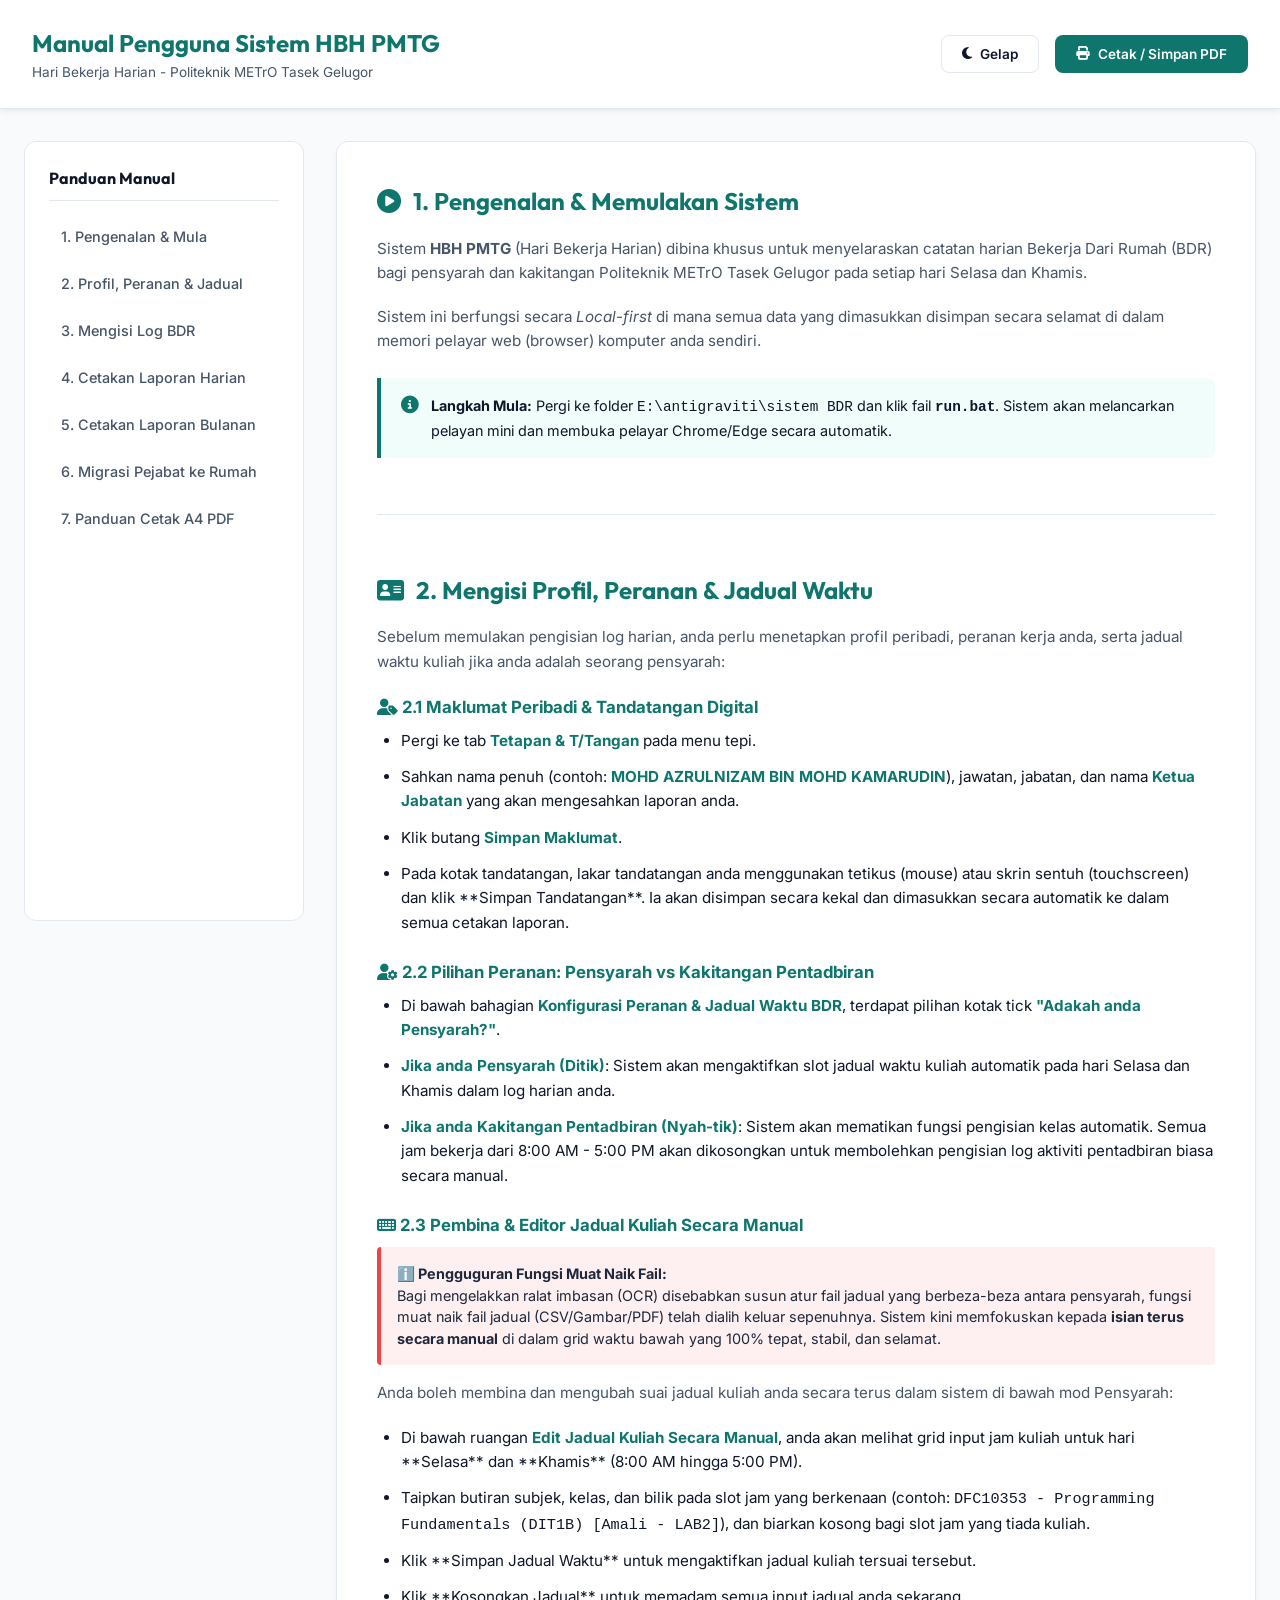
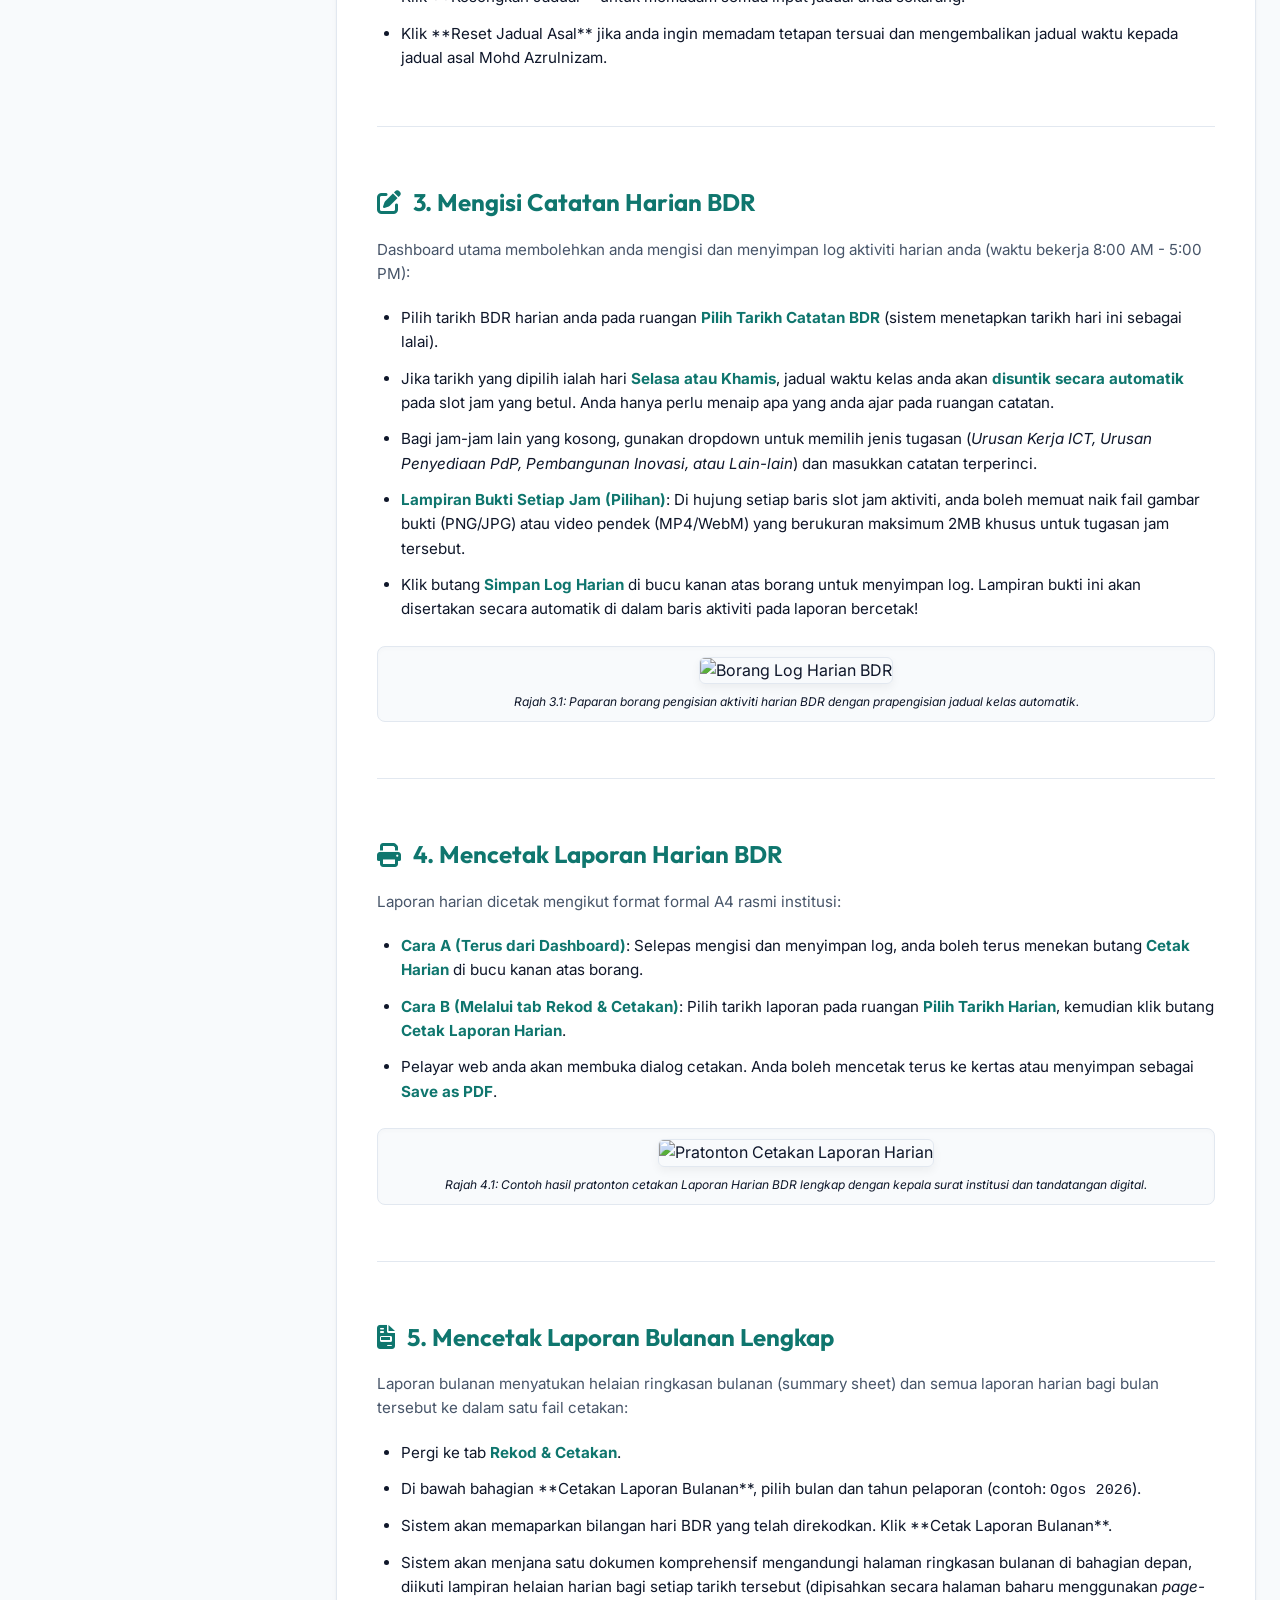
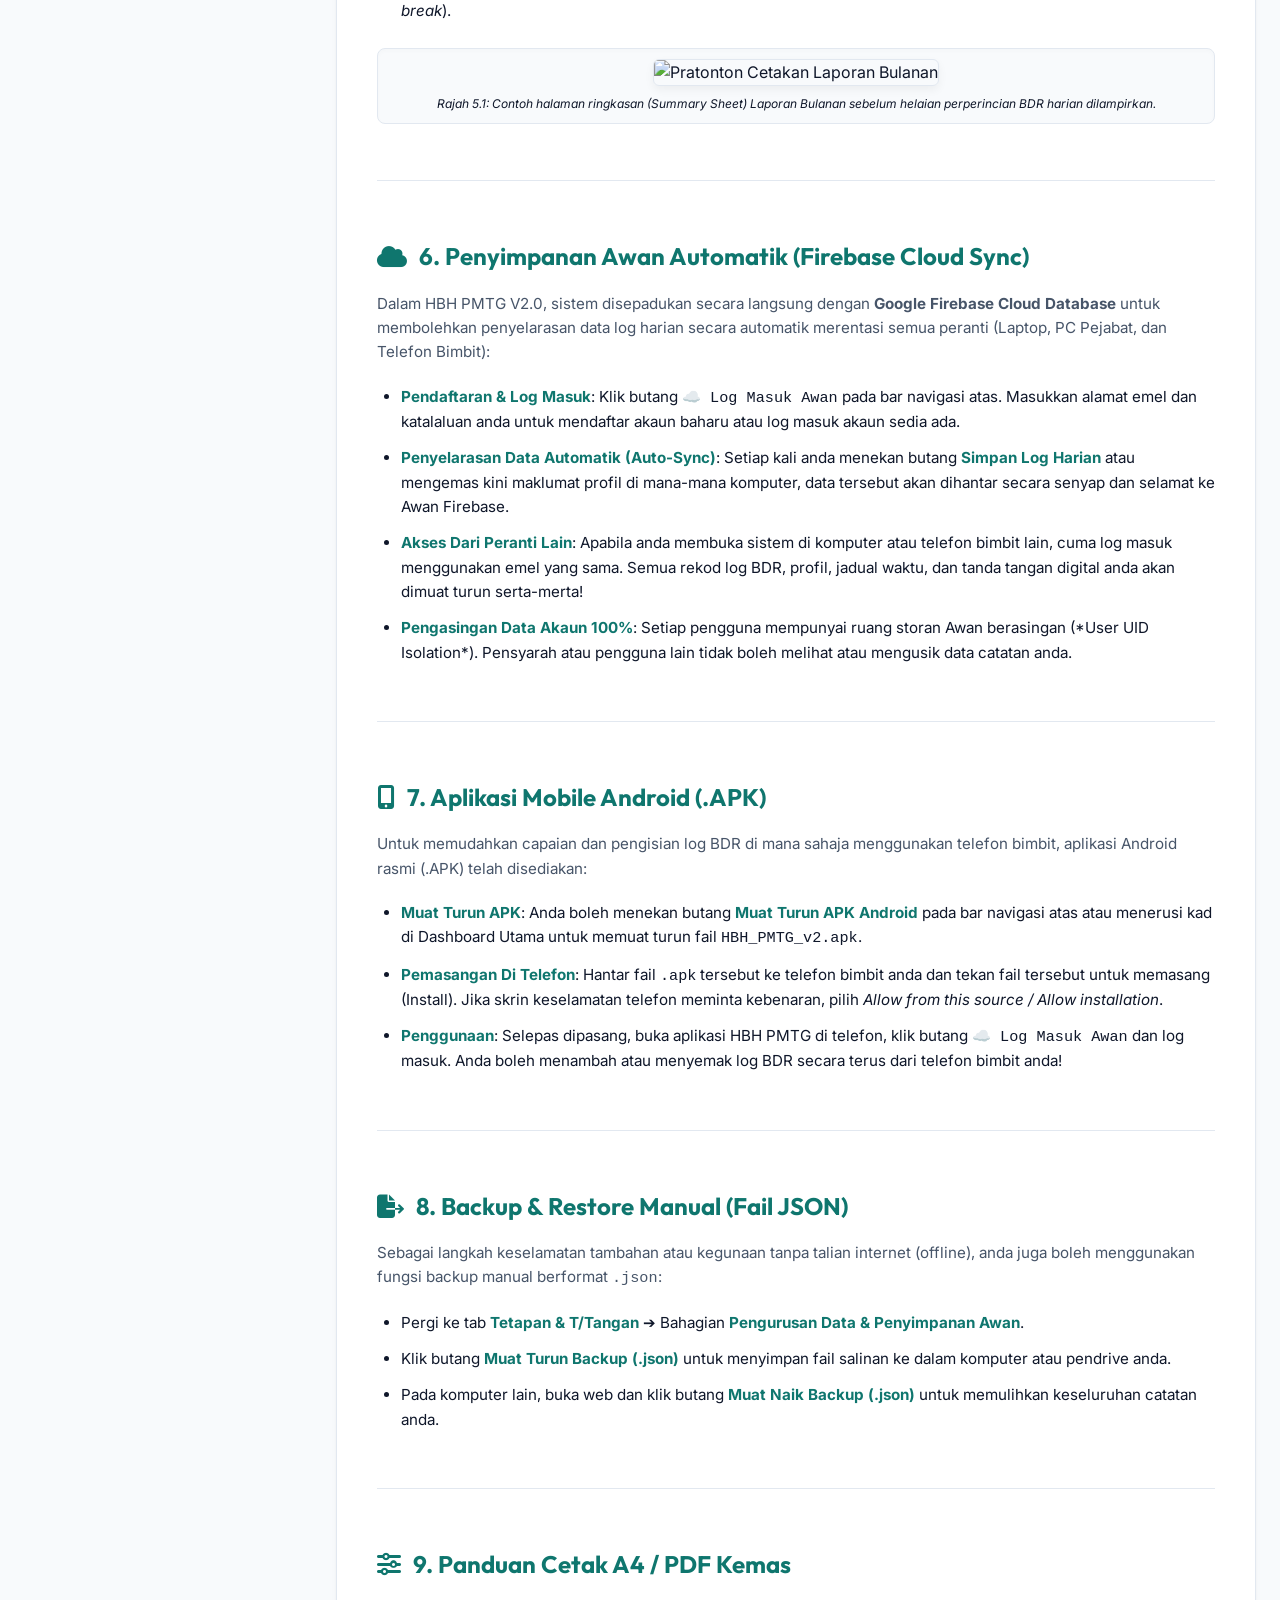
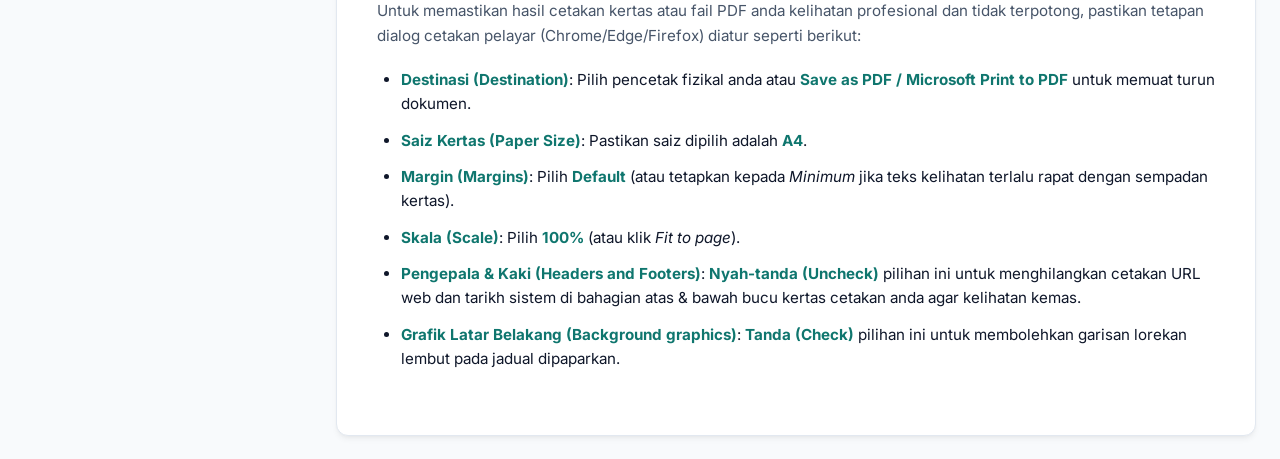
==== manual.html @ 1dc04560 "Add files via upload" ====
<!DOCTYPE html>
<html lang="ms" data-theme="light">
<head>
    <meta charset="UTF-8">
    <meta name="viewport" content="width=device-width, initial-scale=1.0">
    <title>Manual Pengguna - HBH PMTG</title>
    <!-- Google Fonts -->
    <link rel="preconnect" href="https://fonts.googleapis.com">
    <link rel="preconnect" href="https://fonts.gstatic.com" crossorigin>
    <link href="https://fonts.googleapis.com/css2?family=Outfit:wght@300;400;500;600;700;800&family=Inter:wght@300;400;500;600;700&display=swap" rel="stylesheet">
    <!-- FontAwesome for Icons -->
    <link rel="stylesheet" href="https://cdnjs.cloudflare.com/ajax/libs/font-awesome/6.4.0/css/all.min.css">
    
    <style>
        :root {
            --bg-primary: #f8fafc;
            --bg-secondary: #ffffff;
            --text-primary: #0f172a;
            --text-secondary: #475569;
            --border-color: #e2e8f0;
            --primary-color: #0f766e;
            --primary-hover: #0d9488;
            --primary-light: #f0fdfa;
            --secondary-color: #6366f1;
            --shadow: 0 4px 6px -1px rgba(0, 0, 0, 0.05), 0 2px 4px -2px rgba(0, 0, 0, 0.05);
            --radius: 12px;
        }

        [data-theme="dark"] {
            --bg-primary: #0b0f19;
            --bg-secondary: #131b2e;
            --text-primary: #f8fafc;
            --text-secondary: #94a3b8;
            --border-color: #1e293b;
            --primary-color: #14b8a6;
            --primary-hover: #2dd4bf;
            --primary-light: rgba(20, 184, 166, 0.1);
            --secondary-color: #818cf8;
        }

        * {
            box-sizing: border-box;
            margin: 0;
            padding: 0;
        }

        body {
            font-family: 'Inter', -apple-system, BlinkMacSystemFont, sans-serif;
            background-color: var(--bg-primary);
            color: var(--text-primary);
            line-height: 1.6;
        }

        header {
            background-color: var(--bg-secondary);
            border-bottom: 1px solid var(--border-color);
            padding: 1.5rem 2rem;
            position: sticky;
            top: 0;
            z-index: 100;
            display: flex;
            justify-content: space-between;
            align-items: center;
            box-shadow: var(--shadow);
        }

        .header-title h1 {
            font-family: 'Outfit', sans-serif;
            font-size: 1.5rem;
            color: var(--primary-color);
        }

        .header-title p {
            font-size: 0.85rem;
            color: var(--text-secondary);
        }

        .header-actions {
            display: flex;
            gap: 1rem;
        }

        .btn {
            display: inline-flex;
            align-items: center;
            gap: 0.5rem;
            padding: 0.6rem 1.25rem;
            font-family: inherit;
            font-size: 0.85rem;
            font-weight: 600;
            border-radius: 8px;
            border: 1px solid transparent;
            cursor: pointer;
            text-decoration: none;
            transition: all 0.2s ease;
        }

        .btn-primary {
            background-color: var(--primary-color);
            color: white;
        }

        .btn-primary:hover {
            background-color: var(--primary-hover);
        }

        .btn-secondary {
            background-color: var(--bg-secondary);
            border-color: var(--border-color);
            color: var(--text-primary);
        }

        .btn-secondary:hover {
            background-color: var(--bg-primary);
        }

        .layout-container {
            display: flex;
            max-width: 1300px;
            margin: 2rem auto;
            padding: 0 1.5rem;
            gap: 2rem;
        }

        .nav-sidebar {
            width: 280px;
            position: sticky;
            top: 90px;
            height: calc(100vh - 120px);
            background-color: var(--bg-secondary);
            border: 1px solid var(--border-color);
            border-radius: var(--radius);
            padding: 1.5rem;
            overflow-y: auto;
        }

        .nav-sidebar h3 {
            font-family: 'Outfit', sans-serif;
            font-size: 1rem;
            margin-bottom: 1rem;
            padding-bottom: 0.5rem;
            border-bottom: 1px solid var(--border-color);
        }

        .nav-links {
            display: flex;
            flex-direction: column;
            gap: 0.5rem;
            list-style: none;
        }

        .nav-links a {
            display: block;
            color: var(--text-secondary);
            text-decoration: none;
            padding: 0.5rem 0.75rem;
            border-radius: 6px;
            font-size: 0.9rem;
            font-weight: 500;
            transition: all 0.2s ease;
        }

        .nav-links a:hover {
            background-color: var(--bg-primary);
            color: var(--primary-color);
        }

        .content-main {
            flex: 1;
            background-color: var(--bg-secondary);
            border: 1px solid var(--border-color);
            border-radius: var(--radius);
            padding: 2.5rem;
            box-shadow: var(--shadow);
        }

        .manual-section {
            margin-bottom: 3.5rem;
            padding-bottom: 2rem;
            border-bottom: 1px solid var(--border-color);
        }

        .manual-section:last-child {
            margin-bottom: 0;
            padding-bottom: 0;
            border-bottom: none;
        }

        .manual-section h2 {
            font-family: 'Outfit', sans-serif;
            font-size: 1.5rem;
            margin-bottom: 1rem;
            display: flex;
            align-items: center;
            gap: 0.75rem;
            color: var(--primary-color);
        }

        .manual-section p {
            color: var(--text-secondary);
            margin-bottom: 1.25rem;
            font-size: 0.95rem;
        }

        .step-list {
            margin-left: 1.5rem;
            margin-bottom: 1.5rem;
            display: flex;
            flex-direction: column;
            gap: 0.75rem;
        }

        .step-list li {
            font-size: 0.95rem;
            color: var(--text-primary);
        }

        .step-list li strong {
            color: var(--primary-color);
        }

        .image-box {
            background-color: var(--bg-primary);
            border: 1px solid var(--border-color);
            border-radius: 8px;
            padding: 10px;
            margin: 1.5rem 0;
            text-align: center;
            box-shadow: inset 0 2px 4px rgba(0,0,0,0.02);
        }

        .image-box img {
            max-width: 100%;
            height: auto;
            border-radius: 6px;
            border: 1px solid var(--border-color);
            box-shadow: 0 4px 10px rgba(0,0,0,0.05);
        }

        .image-caption {
            font-size: 0.75rem;
            color: var(--text-muted);
            margin-top: 8px;
            font-style: italic;
        }

        .alert-info {
            background-color: var(--primary-light);
            border-left: 4px solid var(--primary-color);
            color: var(--text-primary);
            padding: 1rem 1.25rem;
            border-radius: 0 8px 8px 0;
            font-size: 0.9rem;
            margin: 1.5rem 0;
            display: flex;
            gap: 0.75rem;
            align-items: flex-start;
        }

        .alert-info i {
            color: var(--primary-color);
            font-size: 1.1rem;
            margin-top: 2px;
        }

        /* Print styles */
        @media print {
            header, .nav-sidebar, .btn {
                display: none !important;
            }

            body {
                background-color: #ffffff !important;
                color: #000000 !important;
            }

            .layout-container {
                margin: 0;
                padding: 0;
                display: block;
            }

            .content-main {
                border: none;
                box-shadow: none;
                padding: 0;
            }

            .manual-section {
                page-break-inside: avoid;
                margin-bottom: 2rem;
                padding-bottom: 1.5rem;
            }

            .image-box {
                page-break-inside: avoid;
            }
        }
    </style>
</head>
<body>
    <header>
        <div class="header-title">
            <h1>Manual Pengguna Sistem HBH PMTG</h1>
            <p>Hari Bekerja Harian - Politeknik METrO Tasek Gelugor</p>
        </div>
        <div class="header-actions">
            <button id="theme-toggle" class="btn btn-secondary"><i class="fa-solid fa-moon"></i> Mod</button>
            <button onclick="window.print()" class="btn btn-primary"><i class="fa-solid fa-print"></i> Cetak / Simpan PDF</button>
        </div>
    </header>

    <div class="layout-container">
        <!-- Sidebar Navigation -->
        <nav class="nav-sidebar">
            <h3>Panduan Manual</h3>
            <ul class="nav-links">
                <li><a href="#pengenalan">1. Pengenalan & Mula</a></li>
                <li><a href="#tetapan">2. Profil, Peranan & Jadual</a></li>
                <li><a href="#mengisi">3. Mengisi Log BDR</a></li>
                <li><a href="#cetak-harian">4. Cetakan Laporan Harian</a></li>
                <li><a href="#cetak-bulanan">5. Cetakan Laporan Bulanan</a></li>
                <li><a href="#migrasi">6. Migrasi Pejabat ke Rumah</a></li>
                <li><a href="#panduan-pdf">7. Panduan Cetak A4 PDF</a></li>
            </ul>
        </nav>

        <!-- Main Content -->
        <main class="content-main">
            <!-- Section 1 -->
            <section id="pengenalan" class="manual-section">
                <h2><i class="fa-solid fa-circle-play"></i> 1. Pengenalan & Memulakan Sistem</h2>
                <p>Sistem <strong>HBH PMTG</strong> (Hari Bekerja Harian) dibina khusus untuk menyelaraskan catatan harian Bekerja Dari Rumah (BDR) bagi pensyarah dan kakitangan Politeknik METrO Tasek Gelugor pada setiap hari Selasa dan Khamis.</p>
                <p>Sistem ini berfungsi secara <em>Local-first</em> di mana semua data yang dimasukkan disimpan secara selamat di dalam memori pelayar web (browser) komputer anda sendiri.</p>
                <div class="alert-info">
                    <i class="fa-solid fa-circle-info"></i>
                    <div>
                        <strong>Langkah Mula:</strong> Pergi ke folder <code>E:\antigraviti\sistem BDR</code> dan klik fail <strong><code>run.bat</code></strong>. Sistem akan melancarkan pelayan mini dan membuka pelayar Chrome/Edge secara automatik.
                    </div>
                </div>
            </section>

            <!-- Section 2 -->
            <section id="tetapan" class="manual-section">
                <h2><i class="fa-solid fa-address-card"></i> 2. Mengisi Profil, Peranan & Jadual Waktu</h2>
                <p>Sebelum memulakan pengisian log harian, anda perlu menetapkan profil peribadi, peranan kerja anda, serta jadual waktu kuliah jika anda adalah seorang pensyarah:</p>
                
                <h3 style="font-size: 1.05rem; margin-top: 1.25rem; margin-bottom: 0.5rem; color: var(--primary-color);"><i class="fa-solid fa-user-tag"></i> 2.1 Maklumat Peribadi & Tandatangan Digital</h3>
                <ul class="step-list">
                    <li>Pergi ke tab <strong>Tetapan & T/Tangan</strong> pada menu tepi.</li>
                    <li>Sahkan nama penuh (contoh: <strong>MOHD AZRULNIZAM BIN MOHD KAMARUDIN</strong>), jawatan, jabatan, dan nama <strong>Ketua Jabatan</strong> yang akan mengesahkan laporan anda.</li>
                    <li>Klik butang <strong>Simpan Maklumat</strong>.</li>
                    <li>Pada kotak tandatangan, lakar tandatangan anda menggunakan tetikus (mouse) atau skrin sentuh (touchscreen) dan klik **Simpan Tandatangan**. Ia akan disimpan secara kekal dan dimasukkan secara automatik ke dalam semua cetakan laporan.</li>
                </ul>

                <h3 style="font-size: 1.05rem; margin-top: 1.25rem; margin-bottom: 0.5rem; color: var(--primary-color);"><i class="fa-solid fa-user-gear"></i> 2.2 Pilihan Peranan: Pensyarah vs Kakitangan Pentadbiran</h3>
                <ul class="step-list">
                    <li>Di bawah bahagian <strong>Konfigurasi Peranan & Jadual Waktu BDR</strong>, terdapat pilihan kotak tick <strong>"Adakah anda Pensyarah?"</strong>.</li>
                    <li><strong>Jika anda Pensyarah (Ditik)</strong>: Sistem akan mengaktifkan slot jadual waktu kuliah automatik pada hari Selasa dan Khamis dalam log harian anda.</li>
                    <li><strong>Jika anda Kakitangan Pentadbiran (Nyah-tik)</strong>: Sistem akan mematikan fungsi pengisian kelas automatik. Semua jam bekerja dari 8:00 AM - 5:00 PM akan dikosongkan untuk membolehkan pengisian log aktiviti pentadbiran biasa secara manual.</li>
                </ul>

                <h3 style="font-size: 1.05rem; margin-top: 1.25rem; margin-bottom: 0.5rem; color: var(--primary-color);"><i class="fa-solid fa-keyboard"></i> 2.3 Pembina & Editor Jadual Kuliah Secara Manual</h3>
                <div style="background-color: rgba(239, 68, 68, 0.08); border-left: 4px solid #ef4444; padding: 1rem; margin-bottom: 1rem; border-radius: 4px; font-size: 0.9rem; line-height: 1.5; color: #1e293b;">
                    <strong>ℹ️ Pengguguran Fungsi Muat Naik Fail:</strong><br>
                    Bagi mengelakkan ralat imbasan (OCR) disebabkan susun atur fail jadual yang berbeza-beza antara pensyarah, fungsi muat naik fail jadual (CSV/Gambar/PDF) telah dialih keluar sepenuhnya. Sistem kini memfokuskan kepada <strong>isian terus secara manual</strong> di dalam grid waktu bawah yang 100% tepat, stabil, dan selamat.
                </div>
                <p>Anda boleh membina dan mengubah suai jadual kuliah anda secara terus dalam sistem di bawah mod Pensyarah:</p>
                <ul class="step-list">
                    <li>Di bawah ruangan <strong>Edit Jadual Kuliah Secara Manual</strong>, anda akan melihat grid input jam kuliah untuk hari **Selasa** dan **Khamis** (8:00 AM hingga 5:00 PM).</li>
                    <li>Taipkan butiran subjek, kelas, dan bilik pada slot jam yang berkenaan (contoh: <code>DFC10353 - Programming Fundamentals (DIT1B) [Amali - LAB2]</code>), dan biarkan kosong bagi slot jam yang tiada kuliah.</li>
                    <li>Klik **Simpan Jadual Waktu** untuk mengaktifkan jadual kuliah tersuai tersebut.</li>
                    <li>Klik **Kosongkan Jadual** untuk memadam semua input jadual anda sekarang.</li>
                    <li>Klik **Reset Jadual Asal** jika anda ingin memadam tetapan tersuai dan mengembalikan jadual waktu kepada jadual asal Mohd Azrulnizam.</li>
                </ul>
            </section>

            <!-- Section 3 -->
            <section id="mengisi" class="manual-section">
                <h2><i class="fa-solid fa-pen-to-square"></i> 3. Mengisi Catatan Harian BDR</h2>
                <p>Dashboard utama membolehkan anda mengisi dan menyimpan log aktiviti harian anda (waktu bekerja 8:00 AM - 5:00 PM):</p>
                <ul class="step-list">
                    <li>Pilih tarikh BDR harian anda pada ruangan <strong>Pilih Tarikh Catatan BDR</strong> (sistem menetapkan tarikh hari ini sebagai lalai).</li>
                    <li>Jika tarikh yang dipilih ialah hari <strong>Selasa atau Khamis</strong>, jadual waktu kelas anda akan <strong>disuntik secara automatik</strong> pada slot jam yang betul. Anda hanya perlu menaip apa yang anda ajar pada ruangan catatan.</li>
                    <li>Bagi jam-jam lain yang kosong, gunakan dropdown untuk memilih jenis tugasan (<em>Urusan Kerja ICT, Urusan Penyediaan PdP, Pembangunan Inovasi, atau Lain-lain</em>) dan masukkan catatan terperinci.</li>
                    <li><strong>Lampiran Bukti Setiap Jam (Pilihan)</strong>: Di hujung setiap baris slot jam aktiviti, anda boleh memuat naik fail gambar bukti (PNG/JPG) atau video pendek (MP4/WebM) yang berukuran maksimum 2MB khusus untuk tugasan jam tersebut.</li>
                    <li>Klik butang <strong>Simpan Log Harian</strong> di bucu kanan atas borang untuk menyimpan log. Lampiran bukti ini akan disertakan secara automatik di dalam baris aktiviti pada laporan bercetak!</li>
                </ul>
                
                <div class="image-box">
                    <img src="assets/dashboard_inputs.png" alt="Borang Log Harian BDR">
                    <div class="image-caption">Rajah 3.1: Paparan borang pengisian aktiviti harian BDR dengan prapengisian jadual kelas automatik.</div>
                </div>
            </section>

            <!-- Section 4 -->
            <section id="cetak-harian" class="manual-section">
                <h2><i class="fa-solid fa-print"></i> 4. Mencetak Laporan Harian BDR</h2>
                <p>Laporan harian dicetak mengikut format formal A4 rasmi institusi:</p>
                <ul class="step-list">
                    <li><strong>Cara A (Terus dari Dashboard)</strong>: Selepas mengisi dan menyimpan log, anda boleh terus menekan butang <strong>Cetak Harian</strong> di bucu kanan atas borang.</li>
                    <li><strong>Cara B (Melalui tab Rekod & Cetakan)</strong>: Pilih tarikh laporan pada ruangan <strong>Pilih Tarikh Harian</strong>, kemudian klik butang <strong>Cetak Laporan Harian</strong>.</li>
                    <li>Pelayar web anda akan membuka dialog cetakan. Anda boleh mencetak terus ke kertas atau menyimpan sebagai <strong>Save as PDF</strong>.</li>
                </ul>
                
                <div class="image-box">
                    <img src="assets/print_daily.png" alt="Pratonton Cetakan Laporan Harian">
                    <div class="image-caption">Rajah 4.1: Contoh hasil pratonton cetakan Laporan Harian BDR lengkap dengan kepala surat institusi dan tandatangan digital.</div>
                </div>
            </section>

            <!-- Section 5 -->
            <section id="cetak-bulanan" class="manual-section">
                <h2><i class="fa-solid fa-file-invoice"></i> 5. Mencetak Laporan Bulanan Lengkap</h2>
                <p>Laporan bulanan menyatukan helaian ringkasan bulanan (summary sheet) dan semua laporan harian bagi bulan tersebut ke dalam satu fail cetakan:</p>
                <ul class="step-list">
                    <li>Pergi ke tab <strong>Rekod & Cetakan</strong>.</li>
                    <li>Di bawah bahagian **Cetakan Laporan Bulanan**, pilih bulan dan tahun pelaporan (contoh: <code>Ogos 2026</code>).</li>
                    <li>Sistem akan memaparkan bilangan hari BDR yang telah direkodkan. Klik **Cetak Laporan Bulanan**.</li>
                    <li>Sistem akan menjana satu dokumen komprehensif mengandungi halaman ringkasan bulanan di bahagian depan, diikuti lampiran helaian harian bagi setiap tarikh tersebut (dipisahkan secara halaman baharu menggunakan <em>page-break</em>).</li>
                </ul>
                
                <div class="image-box">
                    <img src="assets/print_monthly.png" alt="Pratonton Cetakan Laporan Bulanan">
                    <div class="image-caption">Rajah 5.1: Contoh halaman ringkasan (Summary Sheet) Laporan Bulanan sebelum helaian perperincian BDR harian dilampirkan.</div>
                </div>
            </section>

            <!-- Section 6 -->
            <section id="penyimpanan-awan" class="manual-section">
                <h2><i class="fa-solid fa-cloud"></i> 6. Penyimpanan Awan Automatik (Firebase Cloud Sync)</h2>
                <p>Dalam HBH PMTG V2.0, sistem disepadukan secara langsung dengan <strong>Google Firebase Cloud Database</strong> untuk membolehkan penyelarasan data log harian secara automatik merentasi semua peranti (Laptop, PC Pejabat, dan Telefon Bimbit):</p>
                <ul class="step-list">
                    <li><strong>Pendaftaran & Log Masuk</strong>: Klik butang <code>☁️ Log Masuk Awan</code> pada bar navigasi atas. Masukkan alamat emel dan katalaluan anda untuk mendaftar akaun baharu atau log masuk akaun sedia ada.</li>
                    <li><strong>Penyelarasan Data Automatik (Auto-Sync)</strong>: Setiap kali anda menekan butang <strong>Simpan Log Harian</strong> atau mengemas kini maklumat profil di mana-mana komputer, data tersebut akan dihantar secara senyap dan selamat ke Awan Firebase.</li>
                    <li><strong>Akses Dari Peranti Lain</strong>: Apabila anda membuka sistem di komputer atau telefon bimbit lain, cuma log masuk menggunakan emel yang sama. Semua rekod log BDR, profil, jadual waktu, dan tanda tangan digital anda akan dimuat turun serta-merta!</li>
                    <li><strong>Pengasingan Data Akaun 100%</strong>: Setiap pengguna mempunyai ruang storan Awan berasingan (*User UID Isolation*). Pensyarah atau pengguna lain tidak boleh melihat atau mengusik data catatan anda.</li>
                </ul>
            </section>

            <!-- Section 7 -->
            <section id="muat-turun-apk" class="manual-section">
                <h2><i class="fa-solid fa-mobile-screen-button"></i> 7. Aplikasi Mobile Android (.APK)</h2>
                <p>Untuk memudahkan capaian dan pengisian log BDR di mana sahaja menggunakan telefon bimbit, aplikasi Android rasmi (.APK) telah disediakan:</p>
                <ul class="step-list">
                    <li><strong>Muat Turun APK</strong>: Anda boleh menekan butang <strong>Muat Turun APK Android</strong> pada bar navigasi atas atau menerusi kad di Dashboard Utama untuk memuat turun fail <code>HBH_PMTG_v2.apk</code>.</li>
                    <li><strong>Pemasangan Di Telefon</strong>: Hantar fail <code>.apk</code> tersebut ke telefon bimbit anda dan tekan fail tersebut untuk memasang (Install). Jika skrin keselamatan telefon meminta kebenaran, pilih <em>Allow from this source / Allow installation</em>.</li>
                    <li><strong>Penggunaan</strong>: Selepas dipasang, buka aplikasi HBH PMTG di telefon, klik butang <code>☁️ Log Masuk Awan</code> dan log masuk. Anda boleh menambah atau menyemak log BDR secara terus dari telefon bimbit anda!</li>
                </ul>
            </section>

            <!-- Section 8 -->
            <section id="migrasi" class="manual-section">
                <h2><i class="fa-solid fa-file-export"></i> 8. Backup & Restore Manual (Fail JSON)</h2>
                <p>Sebagai langkah keselamatan tambahan atau kegunaan tanpa talian internet (offline), anda juga boleh menggunakan fungsi backup manual berformat <code>.json</code>:</p>
                <ul class="step-list">
                    <li>Pergi ke tab <strong>Tetapan & T/Tangan</strong> ➔ Bahagian <strong>Pengurusan Data & Penyimpanan Awan</strong>.</li>
                    <li>Klik butang <strong>Muat Turun Backup (.json)</strong> untuk menyimpan fail salinan ke dalam komputer atau pendrive anda.</li>
                    <li>Pada komputer lain, buka web dan klik butang <strong>Muat Naik Backup (.json)</strong> untuk memulihkan keseluruhan catatan anda.</li>
                </ul>
            </section>

            <!-- Section 9 -->
            <section id="panduan-pdf" class="manual-section">
                <h2><i class="fa-solid fa-sliders"></i> 9. Panduan Cetak A4 / PDF Kemas</h2>
                <p>Untuk memastikan hasil cetakan kertas atau fail PDF anda kelihatan profesional dan tidak terpotong, pastikan tetapan dialog cetakan pelayar (Chrome/Edge/Firefox) diatur seperti berikut:</p>
                <ul class="step-list">
                    <li><strong>Destinasi (Destination)</strong>: Pilih pencetak fizikal anda atau <strong>Save as PDF / Microsoft Print to PDF</strong> untuk memuat turun dokumen.</li>
                    <li><strong>Saiz Kertas (Paper Size)</strong>: Pastikan saiz dipilih adalah <strong>A4</strong>.</li>
                    <li><strong>Margin (Margins)</strong>: Pilih <strong>Default</strong> (atau tetapkan kepada <em>Minimum</em> jika teks kelihatan terlalu rapat dengan sempadan kertas).</li>
                    <li><strong>Skala (Scale)</strong>: Pilih <strong>100%</strong> (atau klik <em>Fit to page</em>).</li>
                    <li><strong>Pengepala & Kaki (Headers and Footers)</strong>: <strong>Nyah-tanda (Uncheck)</strong> pilihan ini untuk menghilangkan cetakan URL web dan tarikh sistem di bahagian atas & bawah bucu kertas cetakan anda agar kelihatan kemas.</li>
                    <li><strong>Grafik Latar Belakang (Background graphics)</strong>: <strong>Tanda (Check)</strong> pilihan ini untuk membolehkan garisan lorekan lembut pada jadual dipaparkan.</li>
                </ul>
            </section>
        </main>
    </div>

    <script>
        // Theme toggler for Manual page
        const themeToggle = document.getElementById("theme-toggle");
        
        // Sync theme with main app if stored
        const savedTheme = localStorage.getItem("bdr_theme") || "light";
        document.documentElement.setAttribute("data-theme", savedTheme);
        updateToggleIcon(savedTheme);

        themeToggle.addEventListener("click", () => {
            let currentTheme = document.documentElement.getAttribute("data-theme");
            let newTheme = currentTheme === "dark" ? "light" : "dark";
            document.documentElement.setAttribute("data-theme", newTheme);
            localStorage.setItem("bdr_theme", newTheme);
            updateToggleIcon(newTheme);
        });

        function updateToggleIcon(theme) {
            themeToggle.innerHTML = theme === "dark" 
                ? '<i class="fa-solid fa-sun"></i> Cerah' 
                : '<i class="fa-solid fa-moon"></i> Gelap';
        }
    </script>
</body>
</html>
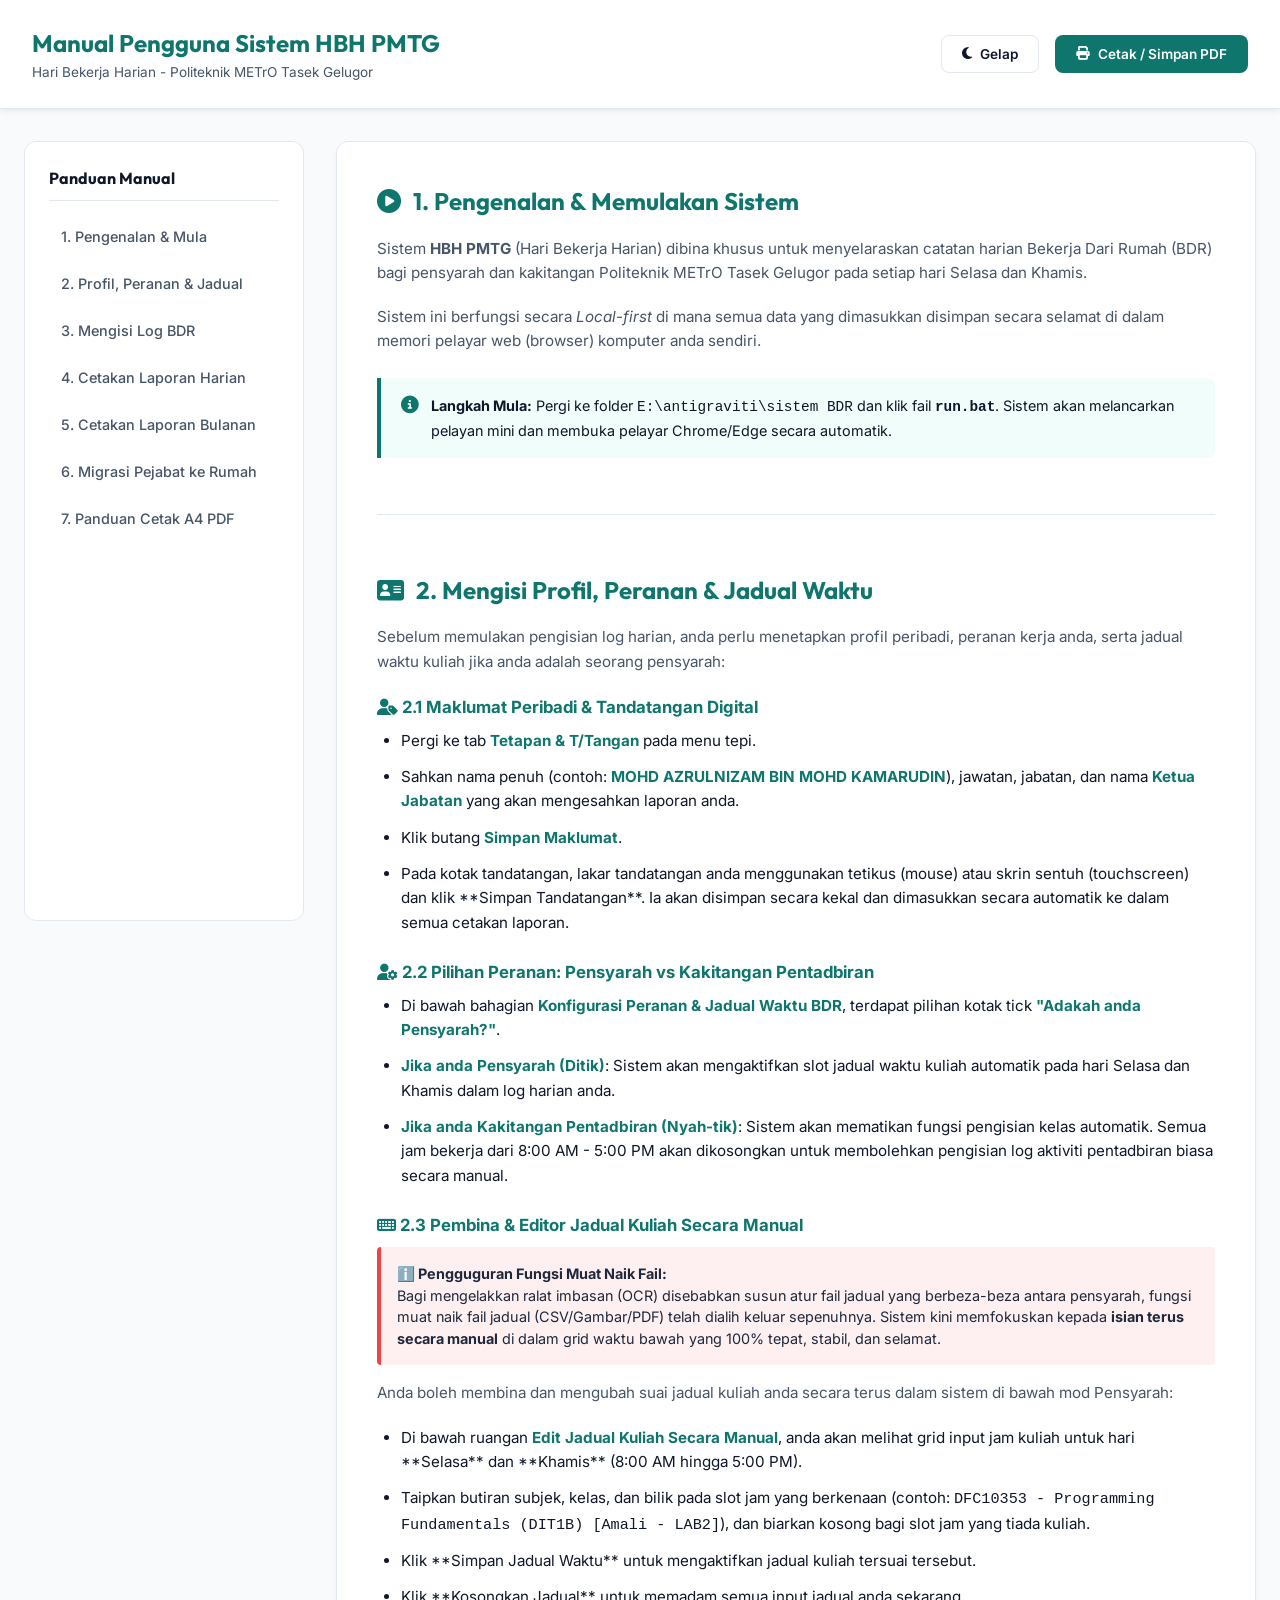
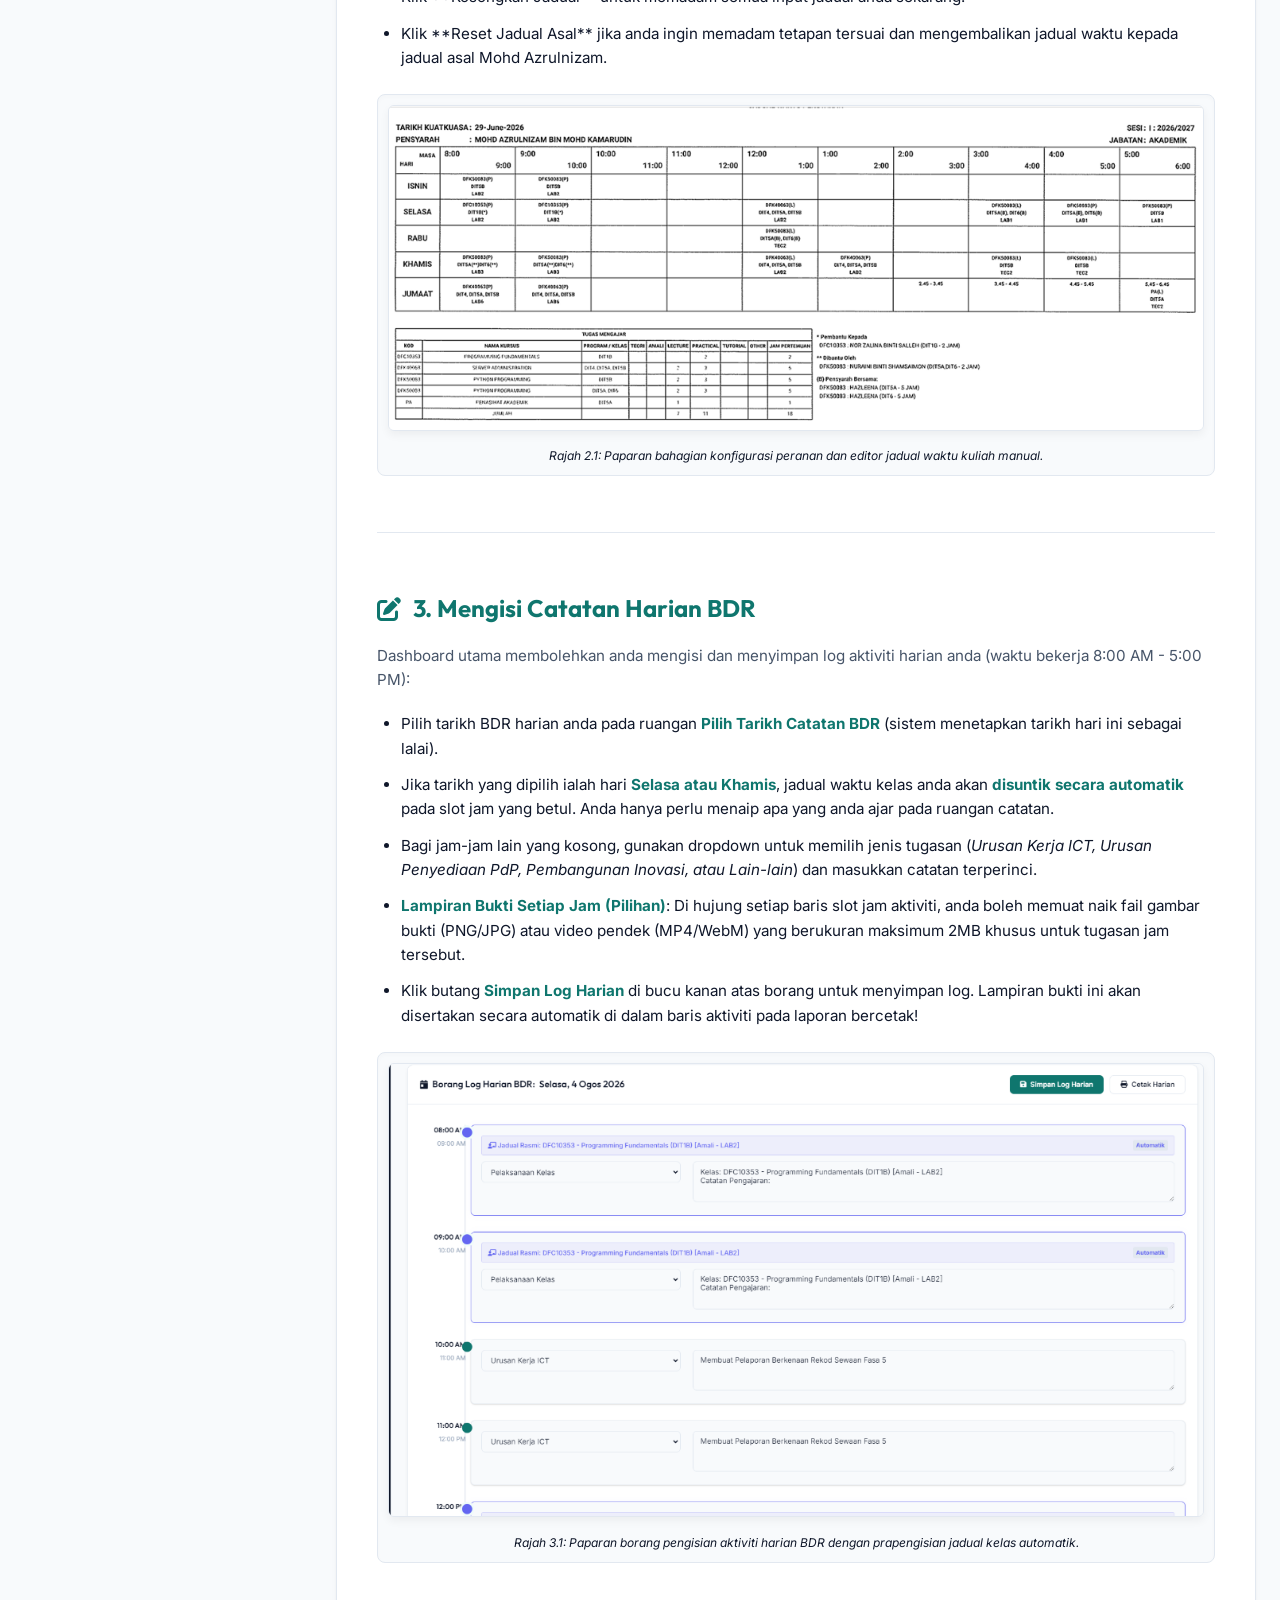
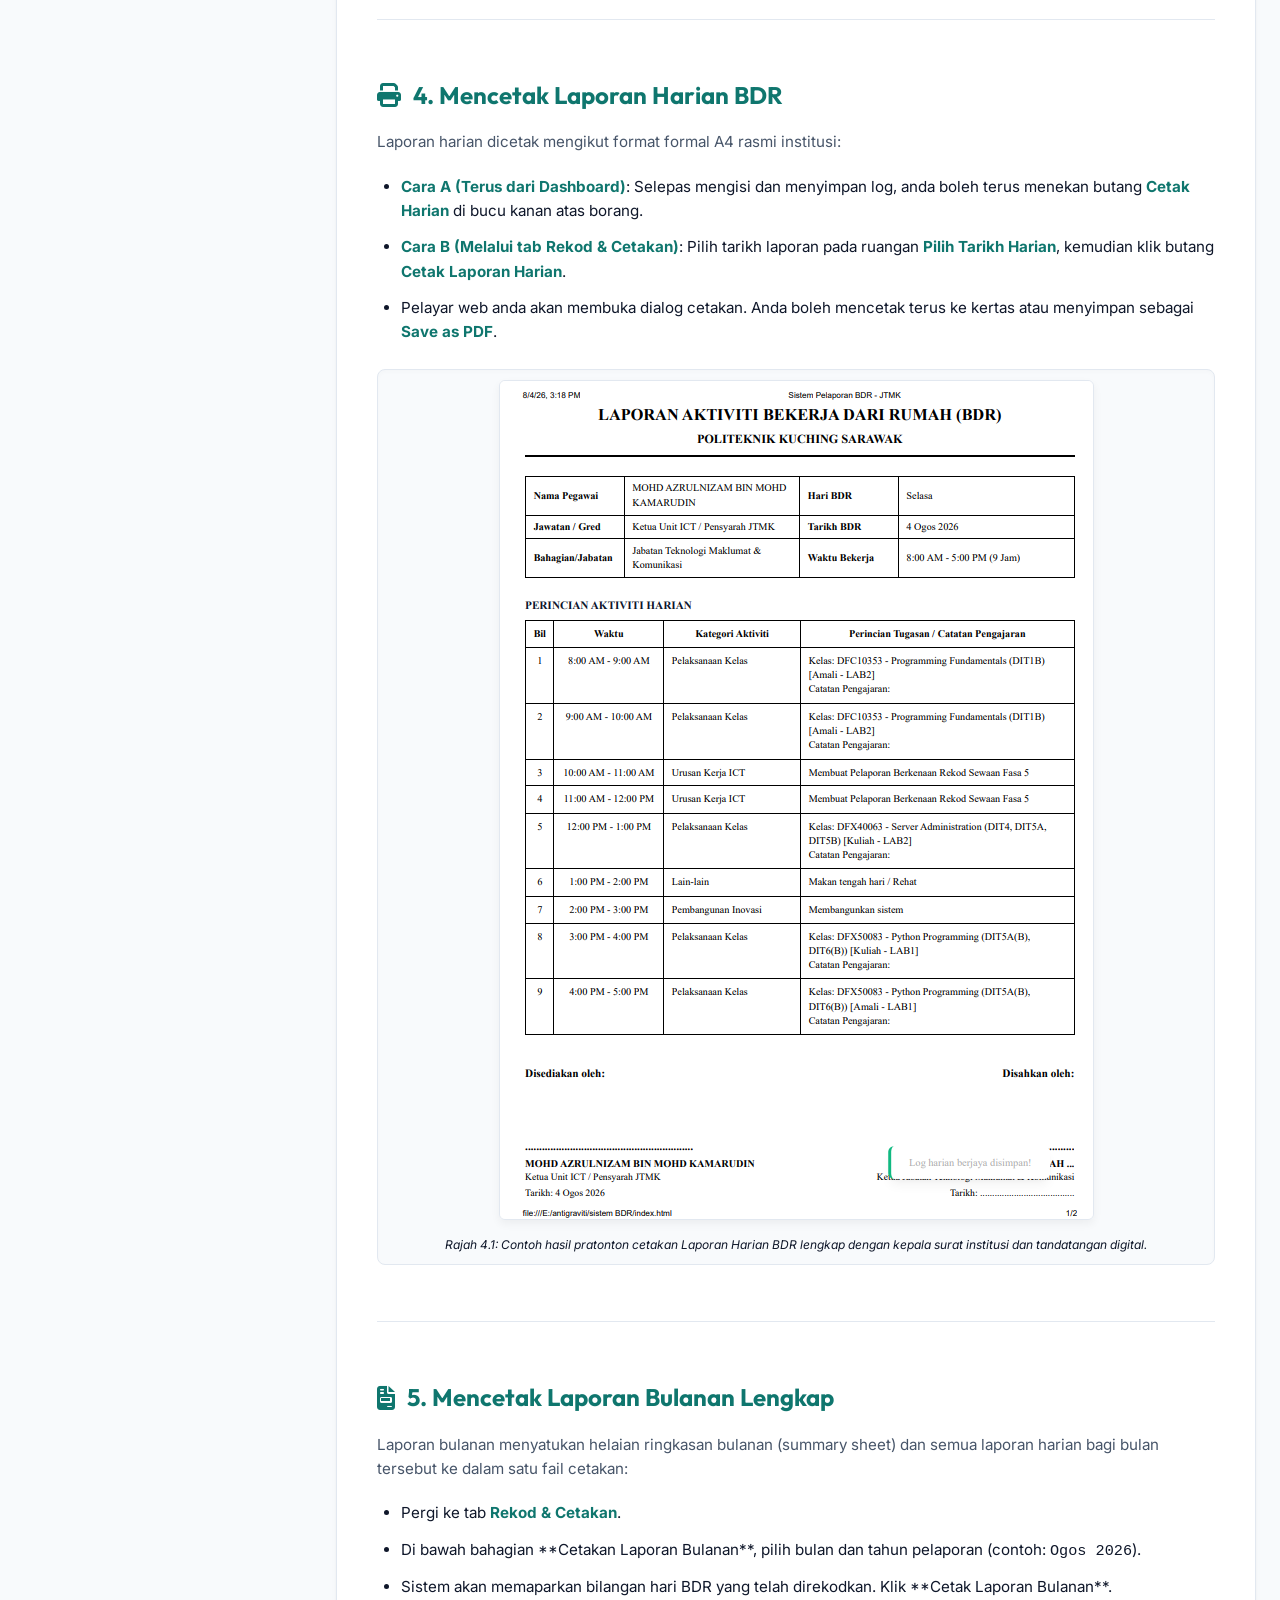
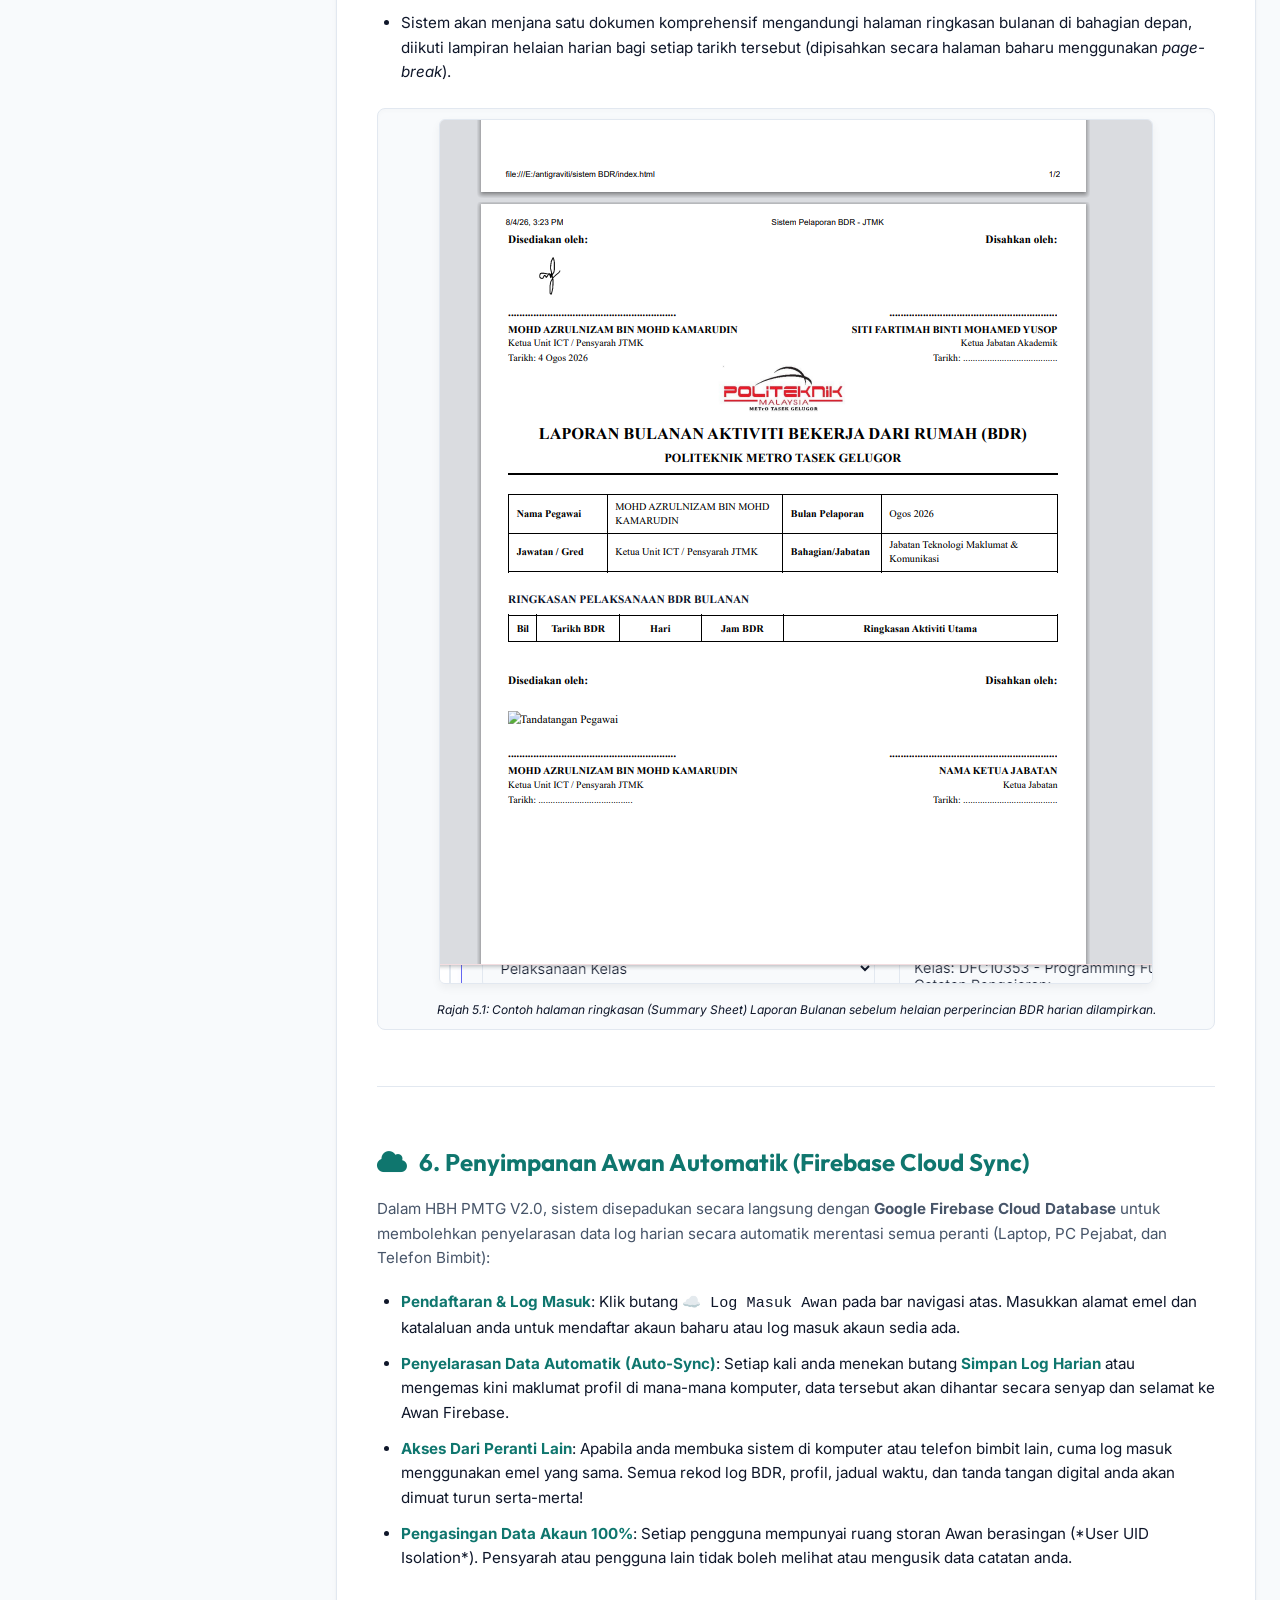
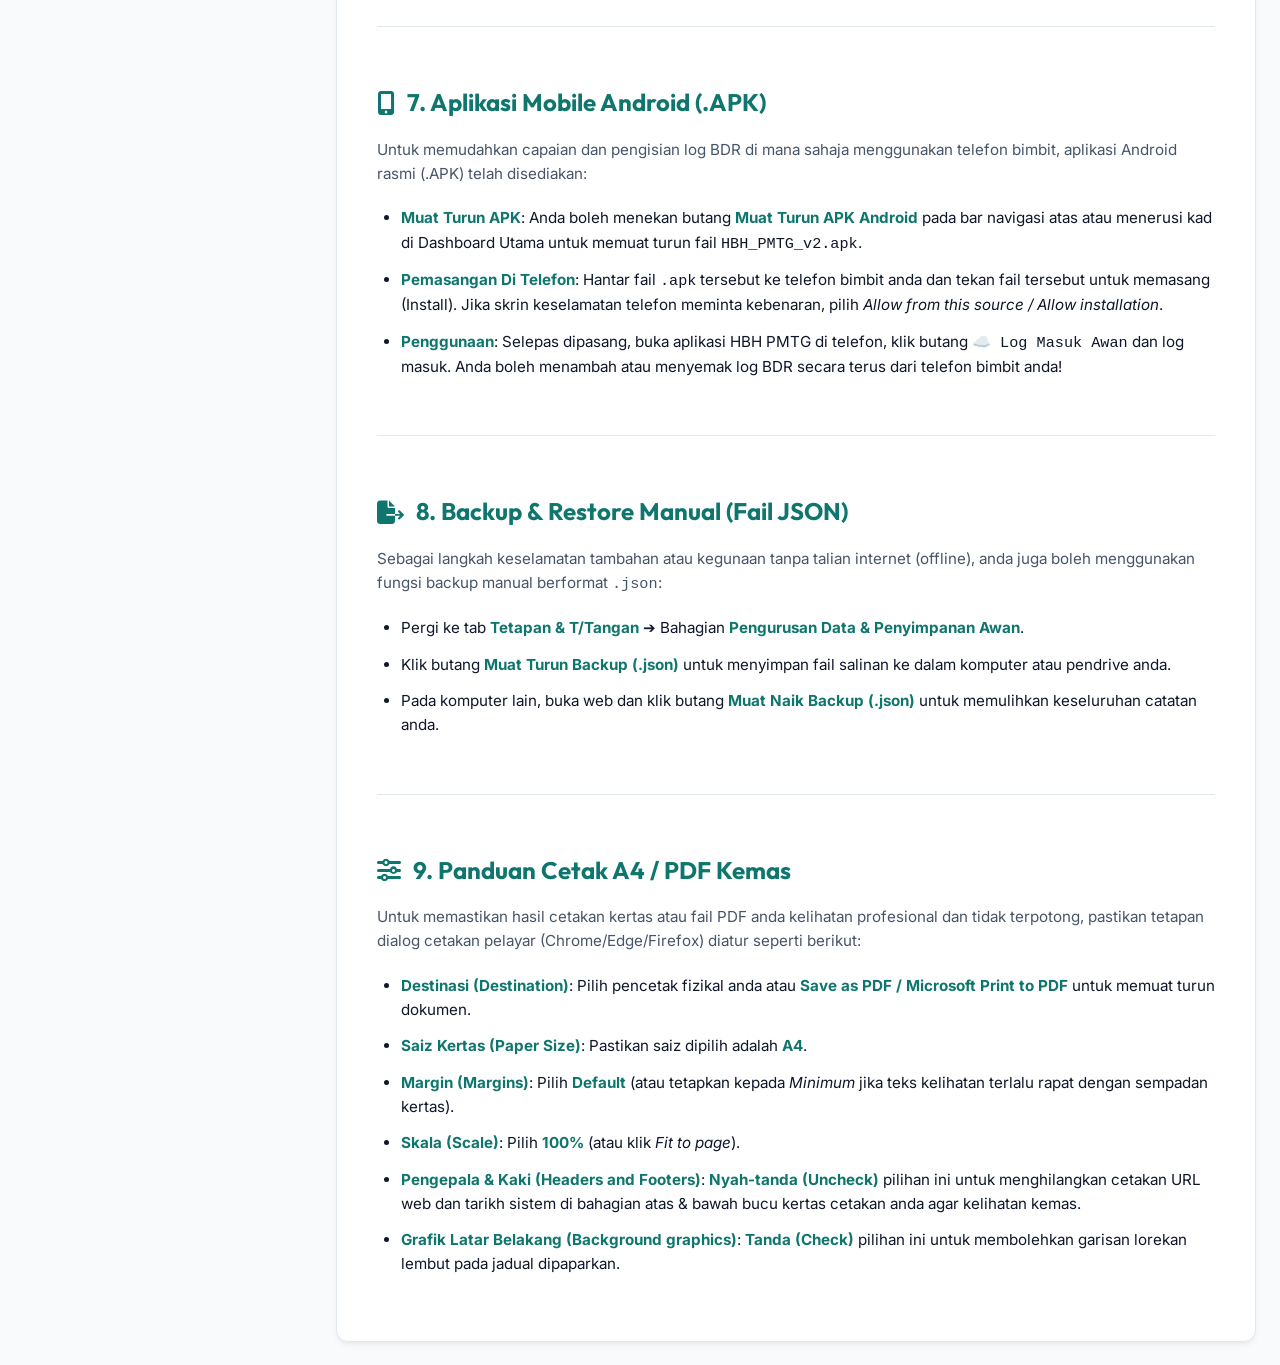
==== commit 876b3ed4: "Add files via upload" ====
--- a/manual.html
+++ b/manual.html
@@ -373,6 +373,10 @@
                     <li>Klik **Kosongkan Jadual** untuk memadam semua input jadual anda sekarang.</li>
                     <li>Klik **Reset Jadual Asal** jika anda ingin memadam tetapan tersuai dan mengembalikan jadual waktu kepada jadual asal Mohd Azrulnizam.</li>
                 </ul>
+                <div class="image-box">
+                    <img src="timetable.png" alt="Pratonton Tetapan Jadual Waktu BDR">
+                    <div class="image-caption">Rajah 2.1: Paparan bahagian konfigurasi peranan dan editor jadual waktu kuliah manual.</div>
+                </div>
             </section>
 
             <!-- Section 3 -->
@@ -388,7 +392,7 @@
                 </ul>
                 
                 <div class="image-box">
-                    <img src="assets/dashboard_inputs.png" alt="Borang Log Harian BDR">
+                    <img src="dashboard_inputs.png" alt="Borang Log Harian BDR">
                     <div class="image-caption">Rajah 3.1: Paparan borang pengisian aktiviti harian BDR dengan prapengisian jadual kelas automatik.</div>
                 </div>
             </section>
@@ -404,7 +408,7 @@
                 </ul>
                 
                 <div class="image-box">
-                    <img src="assets/print_daily.png" alt="Pratonton Cetakan Laporan Harian">
+                    <img src="print_daily.png" alt="Pratonton Cetakan Laporan Harian">
                     <div class="image-caption">Rajah 4.1: Contoh hasil pratonton cetakan Laporan Harian BDR lengkap dengan kepala surat institusi dan tandatangan digital.</div>
                 </div>
             </section>
@@ -421,7 +425,7 @@
                 </ul>
                 
                 <div class="image-box">
-                    <img src="assets/print_monthly.png" alt="Pratonton Cetakan Laporan Bulanan">
+                    <img src="print_monthly.png" alt="Pratonton Cetakan Laporan Bulanan">
                     <div class="image-caption">Rajah 5.1: Contoh halaman ringkasan (Summary Sheet) Laporan Bulanan sebelum helaian perperincian BDR harian dilampirkan.</div>
                 </div>
             </section>
